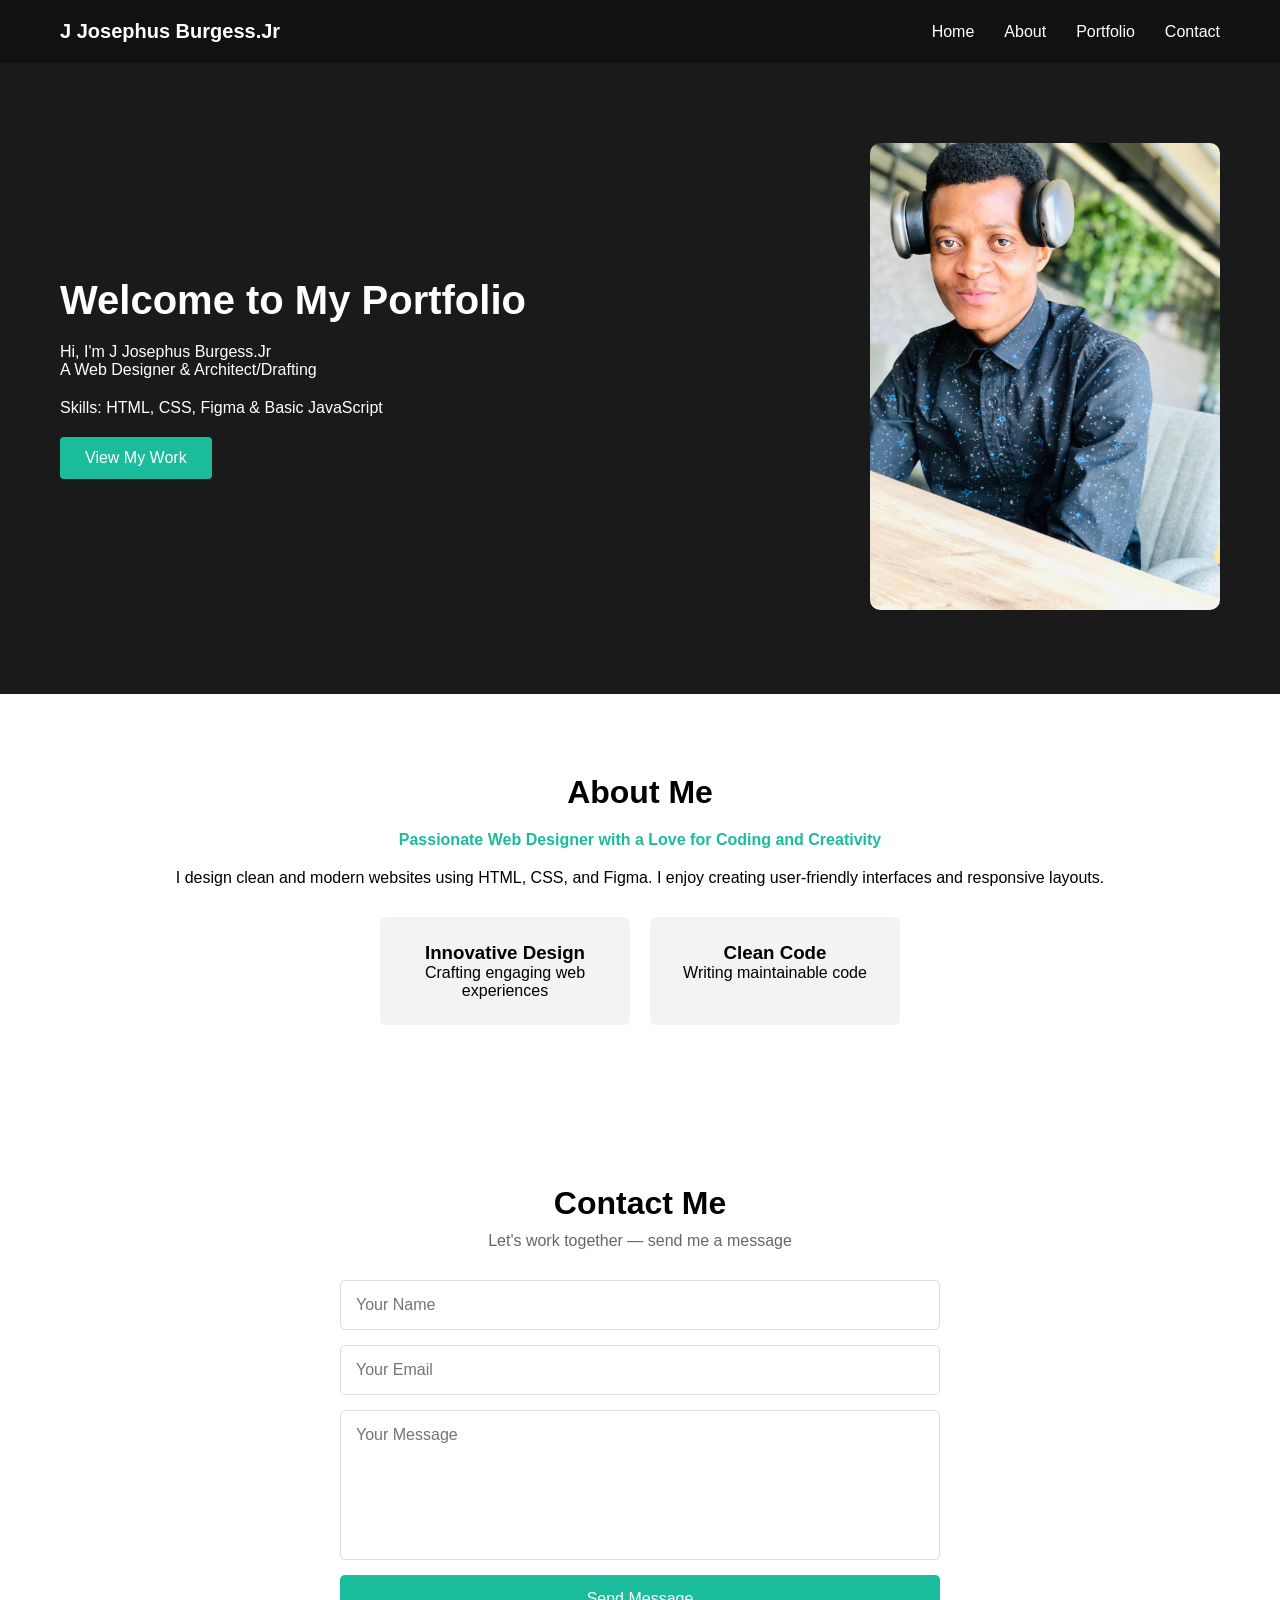
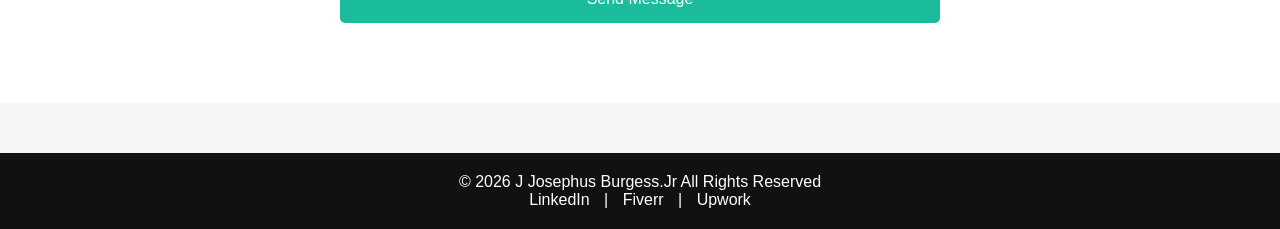
==== index.html @ 6a7e1446 "Initial commit" ====
<!DOCTYPE html>
<html lang="en">
<head>
<meta charset="UTF-8">
<meta name="viewport" content="width=device-width, initial-scale=1.0">
<title>Portfolio</title>
<link rel="stylesheet" href="style.css">
</head>
<body>

<!-- Navbar -->
<nav class="navbar">
<div class="logo">J Josephus Burgess.Jr</div>
<ul>
<li><a href="index.html">Home</a></li>
<li><a href="#about">About</a></li>
<li><a href="portfolio.html">Portfolio</a></li>
<li><a href="#contact">Contact</a></li>
</ul>
</nav>

<!-- Hero Section -->
<section class="hero">
<div class="hero-text">
<h1>Welcome to My Portfolio</h1>
<p>Hi, I'm J Josephus Burgess.Jr<br> A Web Designer & Architect/Drafting</p>
<p>Skills: HTML, CSS, Figma & Basic JavaScript</p>
<a href="portfolio.html" class="btn">View My Work</a>
</div>

<div class="hero-img">
<img src="images/jb.jpeg" alt="">
</div>
</section>


<!-- About -->
<section id="about" class="about">
<h2>About Me</h2>
<p class="highlight">
Passionate Web Designer with a Love for Coding and Creativity
</p>

<p>
I design clean and modern websites using HTML, CSS, and Figma.
I enjoy creating user-friendly interfaces and responsive layouts.
</p>

<div class="about-boxes">
<div class="box">
<h3>Innovative Design</h3>
<p>Crafting engaging web experiences</p>
</div>

<div class="box">
<h3>Clean Code</h3>
<p>Writing maintainable code</p>
</div>
</div>
</section>

<section id="contact" class="contact">
<h2>Contact Me</h2>
<p>Let's work together — send me a message</p>

<form class="contact-form">
<input type="text" placeholder="Your Name" required>
<input type="email" placeholder="Your Email" required>
<textarea placeholder="Your Message" required></textarea>
<button type="submit">Send Message</button>
</form>
</section>

<!-- Footer -->
<footer>
<p>© 2026 J Josephus Burgess.Jr All Rights Reserved</p>
<div class="social">
      <a href="#">LinkedIn</a> | <a href="#">Fiverr</a> | <a href="#">Upwork</a>
    </div>
</footer>

</body>
</html>
---- style.css ----
*{
margin:0;
padding:0;
box-sizing:border-box;
font-family:Arial, Helvetica, sans-serif;
}

body{
background:#f5f5f5;
}

/* NAVBAR */

.navbar{
display:flex;
justify-content:space-between;
align-items:center;
padding:20px 60px;
background:#111;
color:white;
}

.navbar ul{
display:flex;
list-style:none;
gap:30px;
}

.navbar a{
color:white;
text-decoration:none;
}

.logo{
font-size:20px;
font-weight:bold;
}

/* HERO */

.hero{
display:flex;
align-items:center;
justify-content:space-between;
padding:80px 60px;
background:#1a1a1a;
color:white;
}

.hero-text{
max-width:500px;
}

.hero-text h1{
font-size:40px;
margin-bottom:20px;
}

.hero-text p{
margin-bottom:20px;
}

.btn{
display:inline-block;
background:#1abc9c;
color:white;
padding:12px 25px;
text-decoration:none;
border-radius:4px;
}

.hero-img img{
width:350px;
border-radius:10px;
}

/* ABOUT */

.about{
padding:80px 60px;
text-align:center;
background:white;
}

.about h2{
font-size:32px;
margin-bottom:20px;
}

.highlight{
color:#1abc9c;
font-weight:bold;
margin-bottom:20px;
}

.about-boxes{
display:flex;
justify-content:center;
gap:20px;
margin-top:30px;
}

.box{
background:#f3f3f3;
padding:25px;
width:250px;
border-radius:6px;
}

/* PORTFOLIO PAGE */

.portfolio-page{
padding:80px 60px;
text-align:center;
}

.portfolio-page h1{
font-size:36px;
margin-bottom:10px;
}

.portfolio-grid{
display:grid;
grid-template-columns:repeat(3,1fr);
gap:25px;
margin-top:40px;
}

.portfolio-item{
background:white;
padding:15px;
border-radius:6px;
}

.two-images{
display:flex;
gap:10px;
}

.two-images img{
width:50%;
border-radius:6px;
}

.portfolio-item h3{
margin-top:10px;
}

/* CONTACT SECTION */

.contact{
padding:80px 60px;
background:#ffffff;
text-align:center;
}

.contact h2{
font-size:32px;
margin-bottom:10px;
}

.contact p{
margin-bottom:30px;
color:#666;
}

/* FORM */

.contact-form{
max-width:600px;
margin:auto;
display:flex;
flex-direction:column;
gap:15px;
}

.contact-form input,
.contact-form textarea{
padding:15px;
border:1px solid #ddd;
border-radius:5px;
font-size:16px;
outline:none;
transition:0.3s;
}

.contact-form input:focus,
.contact-form textarea:focus{
border-color:#1abc9c;
}

.contact-form textarea{
height:150px;
resize:none;
}

/* BUTTON */

.contact-form button{
background:#1abc9c;
color:white;
border:none;
padding:15px;
font-size:16px;
border-radius:5px;
cursor:pointer;
transition:0.3s;
}

.contact-form button:hover{
background:#16a085;
}

/* FOOTER */

footer{
background:#111;
color:white;
text-align:center;
padding:20px;
margin-top:50px;
}

footer .social a {
  color: #fff;
  text-decoration: none;
  margin: 0 10px;
}

footer .social a:hover {
  color: #0077cc;
}
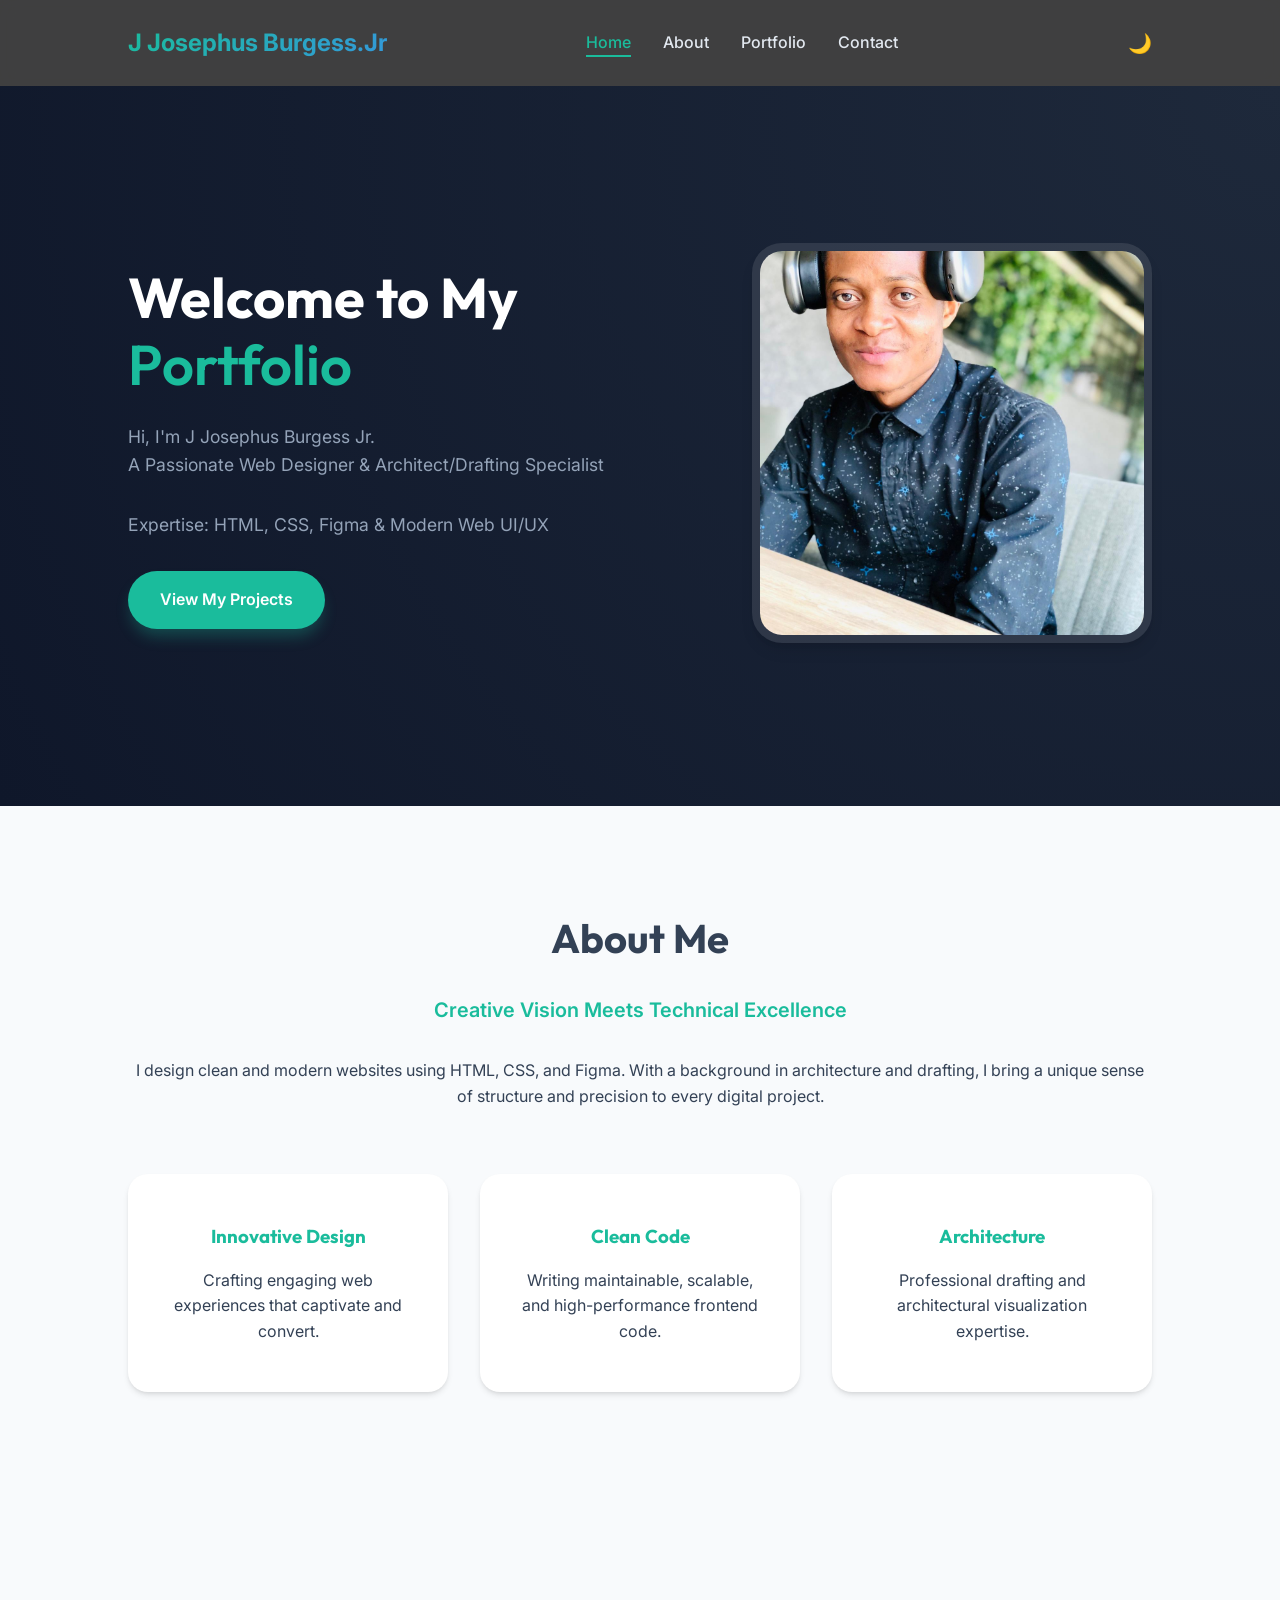
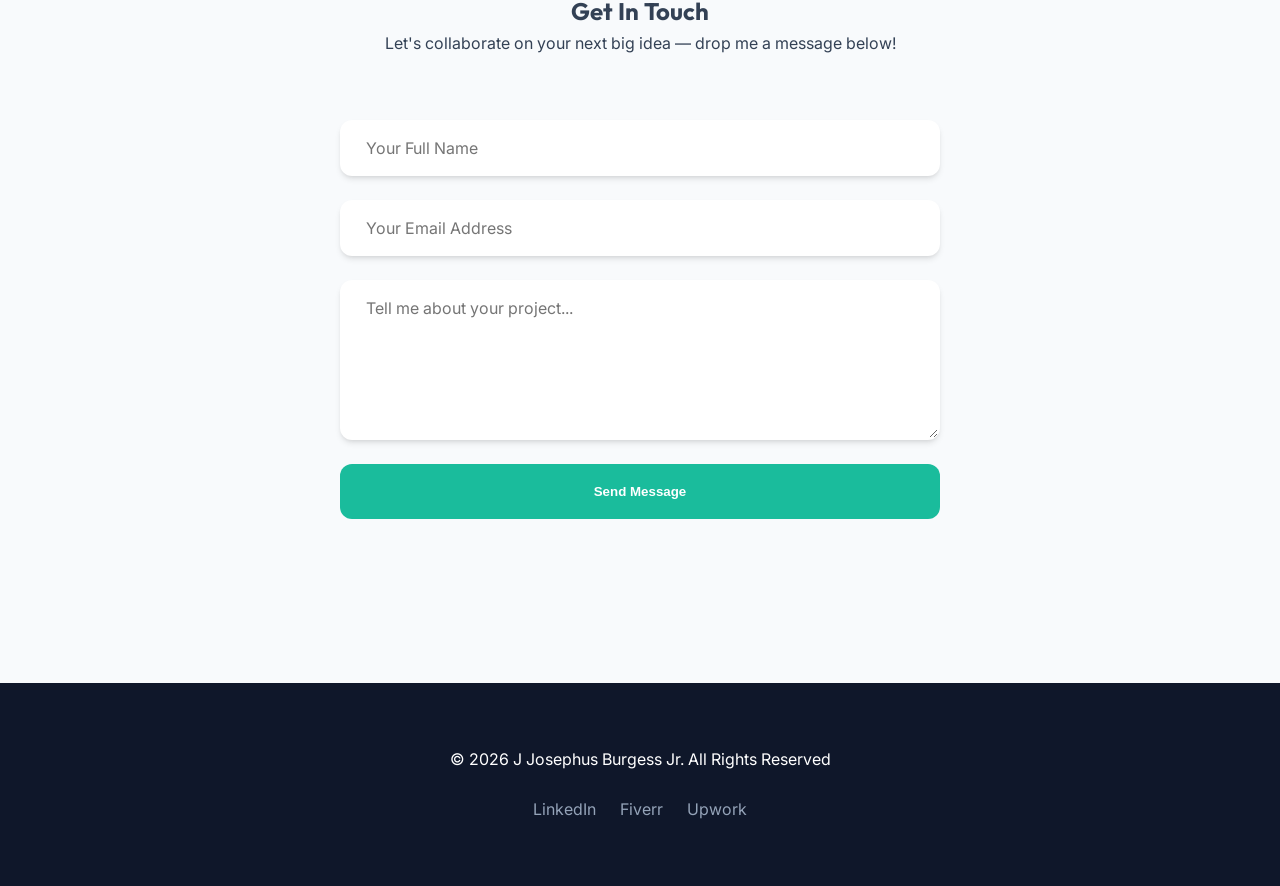
==== commit bae7a07e: "Complete portfolio modernization: new design, dark mode, animations, mobile responsiveness, and Form" ====
--- a/index.html
+++ b/index.html
@@ -1,83 +1,107 @@
 <!DOCTYPE html>
 <html lang="en">
+
 <head>
-<meta charset="UTF-8">
-<meta name="viewport" content="width=device-width, initial-scale=1.0">
-<title>Portfolio</title>
-<link rel="stylesheet" href="style.css">
+    <meta charset="UTF-8">
+    <meta name="viewport" content="width=device-width, initial-scale=1.0">
+    <meta name="description"
+        content="Professional Portfolio of J Josephus Burgess Jr. - Web Designer, Architect, and Drafting Expert.">
+    <title>J Josephus Burgess Jr. | Portfolio</title>
+    <link rel="stylesheet" href="style.css">
 </head>
+
 <body>
 
-<!-- Navbar -->
-<nav class="navbar">
-<div class="logo">J Josephus Burgess.Jr</div>
-<ul>
-<li><a href="index.html">Home</a></li>
-<li><a href="#about">About</a></li>
-<li><a href="portfolio.html">Portfolio</a></li>
-<li><a href="#contact">Contact</a></li>
-</ul>
-</nav>
+    <!-- Navbar -->
+    <nav class="navbar">
+        <div class="logo">J Josephus Burgess.Jr</div>
+        <ul class="nav-links">
+            <li><a href="index.html" class="active">Home</a></li>
+            <li><a href="#about">About</a></li>
+            <li><a href="portfolio.html">Portfolio</a></li>
+            <li><a href="#contact">Contact</a></li>
+        </ul>
+        <button class="theme-toggle" id="theme-toggle">🌙</button>
+        <button class="hamburger" id="hamburger" aria-label="Open menu">
+            <span></span>
+            <span></span>
+            <span></span>
+        </button>
+    </nav>
 
-<!-- Hero Section -->
-<section class="hero">
-<div class="hero-text">
-<h1>Welcome to My Portfolio</h1>
-<p>Hi, I'm J Josephus Burgess.Jr<br> A Web Designer & Architect/Drafting</p>
-<p>Skills: HTML, CSS, Figma & Basic JavaScript</p>
-<a href="portfolio.html" class="btn">View My Work</a>
-</div>
+    <!-- Hero Section -->
+    <section class="hero">
+        <div class="hero-text">
+            <h1>Welcome to My <span class="typing-text">Portfolio</span></h1>
+            <p>Hi, I'm J Josephus Burgess Jr.<br> A Passionate Web Designer & Architect/Drafting Specialist</p>
+            <p>Expertise: HTML, CSS, Figma & Modern Web UI/UX</p>
+            <a href="portfolio.html" class="btn">View My Projects</a>
+        </div>
 
-<div class="hero-img">
-<img src="images/jb.jpeg" alt="">
-</div>
-</section>
+        <div class="hero-img animate-on-scroll">
+            <img src="images/jb.jpeg" alt="J Josephus Burgess Jr.">
+        </div>
+    </section>
 
 
-<!-- About -->
-<section id="about" class="about">
-<h2>About Me</h2>
-<p class="highlight">
-Passionate Web Designer with a Love for Coding and Creativity
-</p>
+    <!-- About -->
+    <section id="about" class="about animate-on-scroll">
+        <h2>About Me</h2>
+        <p class="highlight">
+            Creative Vision Meets Technical Excellence
+        </p>
 
-<p>
-I design clean and modern websites using HTML, CSS, and Figma.
-I enjoy creating user-friendly interfaces and responsive layouts.
-</p>
+        <p>
+            I design clean and modern websites using HTML, CSS, and Figma.
+            With a background in architecture and drafting, I bring a unique sense of structure and precision to every
+            digital project.
+        </p>
 
-<div class="about-boxes">
-<div class="box">
-<h3>Innovative Design</h3>
-<p>Crafting engaging web experiences</p>
-</div>
+        <div class="about-boxes">
+            <div class="box animate-on-scroll">
+                <h3>Innovative Design</h3>
+                <p>Crafting engaging web experiences that captivate and convert.</p>
+            </div>
 
-<div class="box">
-<h3>Clean Code</h3>
-<p>Writing maintainable code</p>
-</div>
-</div>
-</section>
+            <div class="box animate-on-scroll">
+                <h3>Clean Code</h3>
+                <p>Writing maintainable, scalable, and high-performance frontend code.</p>
+            </div>
 
-<section id="contact" class="contact">
-<h2>Contact Me</h2>
-<p>Let's work together — send me a message</p>
+            <div class="box animate-on-scroll">
+                <h3>Architecture</h3>
+                <p>Professional drafting and architectural visualization expertise.</p>
+            </div>
+        </div>
+    </section>
 
-<form class="contact-form">
-<input type="text" placeholder="Your Name" required>
-<input type="email" placeholder="Your Email" required>
-<textarea placeholder="Your Message" required></textarea>
-<button type="submit">Send Message</button>
-</form>
-</section>
+    <!-- Contact Section -->
+    <section id="contact" class="contact animate-on-scroll">
+        <h2>Get In Touch</h2>
+        <p>Let's collaborate on your next big idea — drop me a message below!</p>
 
-<!-- Footer -->
-<footer>
-<p>© 2026 J Josephus Burgess.Jr All Rights Reserved</p>
-<div class="social">
-      <a href="#">LinkedIn</a> | <a href="#">Fiverr</a> | <a href="#">Upwork</a>
-    </div>
-</footer>
+        <form class="contact-form" id="contact-form" action="https://formspree.io/f/myklalwv" method="POST">
+            <input type="text" id="name" name="name" placeholder="Your Full Name" required>
+            <input type="email" id="email" name="email" placeholder="Your Email Address" required>
+            <textarea id="message" name="message" placeholder="Tell me about your project..." required></textarea>
+            <button type="submit">Send Message</button>
+        </form>
+    </section>
 
+    <!-- Footer -->
+    <footer>
+        <p>© 2026 J Josephus Burgess Jr. All Rights Reserved</p>
+        <div class="social">
+            <a href="#">LinkedIn</a>
+            <a href="#">Fiverr</a>
+            <a href="#">Upwork</a>
+        </div>
+    </footer>
+
+    <!-- Back to Top -->
+    <button class="back-to-top" id="back-to-top" aria-label="Back to top">↑</button>
+
+    <script src="script.js"></script>
 </body>
+
 </html>
--- a/style.css
+++ b/style.css
@@ -1,232 +1,549 @@
-*{
-margin:0;
-padding:0;
-box-sizing:border-box;
-font-family:Arial, Helvetica, sans-serif;
-}
-
-body{
-background:#f5f5f5;
+@import url('https://fonts.googleapis.com/css2?family=Inter:wght@300;400;500;600&family=Outfit:wght@400;600;700&display=swap');
+
+:root {
+    --primary-color: #1abc9c;
+    --primary-hover: #16a085;
+    --bg-light: #f8fafc;
+    --bg-dark: #0f172a;
+    --text-light: #334155;
+    --text-dark: #f1f5f9;
+    --card-bg-light: #ffffff;
+    --card-bg-dark: #1e293b;
+    --nav-bg: rgba(17, 17, 17, 0.8);
+    --transition: all 0.3s cubic-bezier(0.4, 0, 0.2, 1);
+    --shadow: 0 4px 6px -1px rgb(0 0 0 / 0.1), 0 2px 4px -2px rgb(0 0 0 / 0.1);
+    --shadow-lg: 0 10px 15px -3px rgb(0 0 0 / 0.1), 0 4px 6px -4px rgb(0 0 0 / 0.1);
+}
+
+* {
+    margin: 0;
+    padding: 0;
+    box-sizing: border-box;
+}
+
+html {
+    scroll-behavior: smooth;
+}
+
+body {
+    background: var(--bg-light);
+    color: var(--text-light);
+    font-family: 'Inter', sans-serif;
+    line-height: 1.6;
+    transition: var(--transition);
+}
+
+body.dark-mode {
+    background: var(--bg-dark);
+    color: var(--text-dark);
+}
+
+h1, h2, h3 {
+    font-family: 'Outfit', sans-serif;
+    font-weight: 700;
 }
 
 /* NAVBAR */
-
-.navbar{
-display:flex;
-justify-content:space-between;
-align-items:center;
-padding:20px 60px;
-background:#111;
-color:white;
-}
-
-.navbar ul{
-display:flex;
-list-style:none;
-gap:30px;
-}
-
-.navbar a{
-color:white;
-text-decoration:none;
-}
-
-.logo{
-font-size:20px;
-font-weight:bold;
-}
-
-/* HERO */
-
-.hero{
-display:flex;
-align-items:center;
-justify-content:space-between;
-padding:80px 60px;
-background:#1a1a1a;
-color:white;
-}
-
-.hero-text{
-max-width:500px;
-}
-
-.hero-text h1{
-font-size:40px;
-margin-bottom:20px;
-}
-
-.hero-text p{
-margin-bottom:20px;
-}
-
-.btn{
-display:inline-block;
-background:#1abc9c;
-color:white;
-padding:12px 25px;
-text-decoration:none;
-border-radius:4px;
-}
-
-.hero-img img{
-width:350px;
-border-radius:10px;
-}
-
-/* ABOUT */
-
-.about{
-padding:80px 60px;
-text-align:center;
-background:white;
-}
-
-.about h2{
-font-size:32px;
-margin-bottom:20px;
-}
-
-.highlight{
-color:#1abc9c;
-font-weight:bold;
-margin-bottom:20px;
-}
-
-.about-boxes{
-display:flex;
-justify-content:center;
-gap:20px;
-margin-top:30px;
-}
-
-.box{
-background:#f3f3f3;
-padding:25px;
-width:250px;
-border-radius:6px;
-}
-
-/* PORTFOLIO PAGE */
-
-.portfolio-page{
-padding:80px 60px;
-text-align:center;
-}
-
-.portfolio-page h1{
-font-size:36px;
-margin-bottom:10px;
-}
-
-.portfolio-grid{
-display:grid;
-grid-template-columns:repeat(3,1fr);
-gap:25px;
-margin-top:40px;
-}
-
-.portfolio-item{
-background:white;
-padding:15px;
-border-radius:6px;
-}
-
-.two-images{
-display:flex;
-gap:10px;
-}
-
-.two-images img{
-width:50%;
-border-radius:6px;
-}
-
-.portfolio-item h3{
-margin-top:10px;
+.navbar {
+    display: flex;
+    justify-content: space-between;
+    align-items: center;
+    padding: 1.5rem 10%;
+    background: var(--nav-bg);
+    backdrop-filter: blur(10px);
+    -webkit-backdrop-filter: blur(10px);
+    color: white;
+    position: sticky;
+    top: 0;
+    z-index: 1000;
+    transition: var(--transition);
+}
+
+.logo {
+    font-size: 1.5rem;
+    font-weight: 700;
+    background: linear-gradient(135deg, #1abc9c, #3498db);
+    -webkit-background-clip: text;
+    background-clip: text;
+    -webkit-text-fill-color: transparent;
+    color: transparent;
+}
+
+.navbar ul {
+    display: flex;
+    list-style: none;
+    gap: 2rem;
+}
+
+.navbar a {
+    color: #e2e8f0;
+    text-decoration: none;
+    font-weight: 500;
+    transition: var(--transition);
+    position: relative;
+}
+
+.navbar a:hover {
+    color: var(--primary-color);
+}
+
+.navbar a::after {
+    content: '';
+    position: absolute;
+    bottom: -5px;
+    left: 0;
+    width: 0;
+    height: 2px;
+    background: var(--primary-color);
+    transition: var(--transition);
+}
+
+.navbar a:hover::after {
+    width: 100%;
+}
+
+.theme-toggle {
+    background: none;
+    border: none;
+    color: white;
+    font-size: 1.2rem;
+    cursor: pointer;
+    margin-left: 2rem;
+}
+
+/* Active nav link */
+.navbar a.active {
+    color: var(--primary-color);
+}
+
+.navbar a.active::after {
+    width: 100%;
+}
+
+/* HAMBURGER MENU */
+.hamburger {
+    display: none;
+    flex-direction: column;
+    gap: 5px;
+    cursor: pointer;
+    background: none;
+    border: none;
+    padding: 4px;
+    margin-left: 1rem;
+}
+
+.hamburger span {
+    width: 25px;
+    height: 2px;
+    background: white;
+    display: block;
+    border-radius: 2px;
+    transition: var(--transition);
+}
+
+.hamburger.open span:nth-child(1) {
+    transform: translateY(7px) rotate(45deg);
+}
+
+.hamburger.open span:nth-child(2) {
+    opacity: 0;
+}
+
+.hamburger.open span:nth-child(3) {
+    transform: translateY(-7px) rotate(-45deg);
+}
+
+/* BACK TO TOP BUTTON */
+.back-to-top {
+    display: none;
+    position: fixed;
+    bottom: 2rem;
+    right: 2rem;
+    background: var(--primary-color);
+    color: white;
+    border: none;
+    border-radius: 50%;
+    width: 48px;
+    height: 48px;
+    font-size: 1.4rem;
+    cursor: pointer;
+    box-shadow: var(--shadow-lg);
+    transition: var(--transition);
+    z-index: 999;
+    align-items: center;
+    justify-content: center;
+}
+
+.back-to-top:hover {
+    background: var(--primary-hover);
+    transform: translateY(-3px);
+}
+
+/* HERO SECTION */
+.hero {
+    display: flex;
+    align-items: center;
+    justify-content: space-between;
+    padding: 100px 10%;
+    background: radial-gradient(circle at top right, #1e293b, #0f172a);
+    color: white;
+    min-height: 80vh;
+}
+
+.hero-text {
+    max-width: 600px;
+}
+
+.hero-text h1 {
+    font-size: 3.5rem;
+    line-height: 1.2;
+    margin-bottom: 1.5rem;
+}
+
+.typing-text {
+    color: var(--primary-color);
+    font-weight: 600;
+}
+
+.hero-text p {
+    font-size: 1.1rem;
+    margin-bottom: 2rem;
+    color: #94a3b8;
+}
+
+.btn {
+    display: inline-block;
+    background: var(--primary-color);
+    color: white;
+    padding: 1rem 2rem;
+    text-decoration: none;
+    border-radius: 50px;
+    font-weight: 600;
+    transition: var(--transition);
+    box-shadow: 0 10px 15px -3px rgba(26, 188, 156, 0.3);
+}
+
+.btn:hover {
+    background: var(--primary-hover);
+    transform: translateY(-3px);
+    box-shadow: 0 20px 25px -5px rgba(26, 188, 156, 0.4);
+}
+
+.hero-img img {
+    width: 400px;
+    height: 400px;
+    object-fit: cover;
+    border-radius: 30px;
+    box-shadow: var(--shadow-lg);
+    border: 8px solid rgba(255, 255, 255, 0.1);
+}
+
+/* ABOUT SECTION */
+.about {
+    padding: 100px 10%;
+    text-align: center;
+    background: transparent;
+}
+
+.about h2 {
+    font-size: 2.5rem;
+    margin-bottom: 1.5rem;
+}
+
+.highlight {
+    color: var(--primary-color);
+    font-size: 1.25rem;
+    font-weight: 600;
+    margin-bottom: 2rem;
+}
+
+.about-boxes {
+    display: flex;
+    justify-content: center;
+    gap: 2rem;
+    margin-top: 4rem;
+}
+
+.box {
+    background: var(--card-bg-light);
+    padding: 3rem 2rem;
+    border-radius: 20px;
+    box-shadow: var(--shadow);
+    transition: var(--transition);
+    flex: 1;
+    max-width: 350px;
+}
+
+body.dark-mode .box {
+    background: var(--card-bg-dark);
+}
+
+.box:hover {
+    transform: translateY(-10px);
+    box-shadow: var(--shadow-lg);
+}
+
+.box h3 {
+    margin-bottom: 1rem;
+    color: var(--primary-color);
+}
+
+/* PORTFOLIO GRID */
+.portfolio-page {
+    padding: 100px 10%;
+    text-align: center;
+    min-height: 100vh;
+    background: var(--bg-light);
+}
+
+body.dark-mode .portfolio-page {
+    background: var(--bg-dark);
+}
+
+.portfolio-grid {
+    display: grid;
+    grid-template-columns: repeat(auto-fit, minmax(300px, 1fr));
+    gap: 2rem;
+    margin-top: 3rem;
+}
+
+.portfolio-item {
+    background: var(--card-bg-light);
+    padding: 1rem;
+    border-radius: 20px;
+    box-shadow: var(--shadow);
+    transition: var(--transition);
+    overflow: hidden;
+    text-align: left;
+}
+
+.portfolio-item h3 {
+    margin: 0.75rem 0 0.25rem;
+    font-size: 1rem;
+    padding: 0 0.25rem;
+}
+
+.portfolio-item p {
+    font-size: 0.85rem;
+    color: #94a3b8;
+    padding: 0 0.25rem;
+    margin-bottom: 0.5rem;
+}
+
+.portfolio-item .view-link {
+    display: inline-block;
+    margin: 0.5rem 0.25rem 0.75rem;
+    font-size: 0.85rem;
+    color: var(--primary-color);
+    text-decoration: none;
+    font-weight: 600;
+    transition: var(--transition);
+}
+
+.portfolio-item .view-link:hover {
+    text-decoration: underline;
+}
+
+body.dark-mode .portfolio-item {
+    background: var(--card-bg-dark);
+}
+
+.portfolio-item:hover {
+    transform: scale(1.03);
+    box-shadow: var(--shadow-lg);
+}
+
+.portfolio-item img {
+    width: 100%;
+    height: 200px;
+    object-fit: cover;
+    border-radius: 15px;
+}
+
+.two-images {
+    display: flex;
+    gap: 0.5rem;
+}
+
+.two-images img {
+    width: 50%;
+    height: 150px;
 }
 
 /* CONTACT SECTION */
-
-.contact{
-padding:80px 60px;
-background:#ffffff;
-text-align:center;
-}
-
-.contact h2{
-font-size:32px;
-margin-bottom:10px;
-}
-
-.contact p{
-margin-bottom:30px;
-color:#666;
-}
-
-/* FORM */
-
-.contact-form{
-max-width:600px;
-margin:auto;
-display:flex;
-flex-direction:column;
-gap:15px;
+.contact {
+    padding: 100px 10%;
+    background: transparent;
+    text-align: center;
+}
+
+.contact-form {
+    max-width: 600px;
+    margin: 4rem auto 0;
+    display: flex;
+    flex-direction: column;
+    gap: 1.5rem;
 }
 
 .contact-form input,
-.contact-form textarea{
-padding:15px;
-border:1px solid #ddd;
-border-radius:5px;
-font-size:16px;
-outline:none;
-transition:0.3s;
+.contact-form textarea {
+    padding: 1rem 1.5rem;
+    border: 2px solid transparent;
+    background: var(--card-bg-light);
+    border-radius: 12px;
+    font-size: 1rem;
+    font-family: 'Inter', sans-serif;
+    box-shadow: var(--shadow);
+    color: var(--text-light);
+    outline: none;
+    transition: var(--transition);
+}
+
+.contact-form textarea {
+    height: 160px;
+    resize: vertical;
+}
+
+body.dark-mode .contact-form input,
+body.dark-mode .contact-form textarea {
+    background: var(--card-bg-dark);
+    color: var(--text-dark);
 }
 
 .contact-form input:focus,
-.contact-form textarea:focus{
-border-color:#1abc9c;
-}
-
-.contact-form textarea{
-height:150px;
-resize:none;
-}
-
-/* BUTTON */
-
-.contact-form button{
-background:#1abc9c;
-color:white;
-border:none;
-padding:15px;
-font-size:16px;
-border-radius:5px;
-cursor:pointer;
-transition:0.3s;
-}
-
-.contact-form button:hover{
-background:#16a085;
+.contact-form textarea:focus {
+    border-color: var(--primary-color);
+}
+
+.contact-form button {
+    background: var(--primary-color);
+    color: white;
+    border: none;
+    padding: 1.25rem;
+    font-weight: 700;
+    border-radius: 12px;
+    cursor: pointer;
+    transition: var(--transition);
+}
+
+.contact-form button:hover {
+    background: var(--primary-hover);
+    transform: scale(1.02);
+}
+
+/* ANIMATIONS */
+.animate-on-scroll {
+    opacity: 0;
+    transform: translateY(30px);
+    transition: all 0.8s ease-out;
+}
+
+.animate-on-scroll.animate {
+    opacity: 1;
+    transform: translateY(0);
 }
 
 /* FOOTER */
-
-footer{
-background:#111;
-color:white;
-text-align:center;
-padding:20px;
-margin-top:50px;
-}
-
-footer .social a {
-  color: #fff;
-  text-decoration: none;
-  margin: 0 10px;
-}
-
-footer .social a:hover {
-  color: #0077cc;
+footer {
+    background: #0f172a;
+    color: white;
+    text-align: center;
+    padding: 4rem 10%;
+    margin-top: 4rem;
+}
+
+.social {
+    margin-top: 1.5rem;
+    display: flex;
+    justify-content: center;
+    gap: 1.5rem;
+}
+
+.social a {
+    color: #94a3b8;
+    text-decoration: none;
+    transition: var(--transition);
+}
+
+.social a:hover {
+    color: var(--primary-color);
+}
+
+/* MOBILE RESPONSIVENESS */
+@media (max-width: 992px) {
+    .hero {
+        flex-direction: column;
+        text-align: center;
+        padding-top: 60px;
+    }
+    
+    .hero-text {
+        margin-bottom: 4rem;
+    }
+    
+    .hero-text h1 {
+        font-size: 2.8rem;
+    }
+}
+
+@media (max-width: 768px) {
+    .navbar {
+        padding: 1rem 5%;
+        flex-wrap: wrap;
+        gap: 0.5rem;
+    }
+
+    .hamburger {
+        display: flex;
+    }
+
+    .nav-links {
+        display: none;
+        width: 100%;
+        flex-direction: column;
+        gap: 0;
+        background: rgba(17, 17, 17, 0.95);
+        border-radius: 12px;
+        padding: 0.5rem 0;
+        order: 3;
+    }
+
+    .nav-links.open {
+        display: flex;
+    }
+
+    .nav-links li a {
+        display: block;
+        padding: 0.75rem 1.5rem;
+    }
+    
+    .hero-img img {
+        width: 260px;
+        height: 260px;
+    }
+    
+    .about-boxes {
+        flex-direction: column;
+        align-items: center;
+    }
+    
+    .box {
+        max-width: 100%;
+    }
+
+    .portfolio-grid {
+        grid-template-columns: 1fr;
+    }
+
+    .hero-text h1 {
+        font-size: 2.2rem;
+    }
+
+    .contact {
+        padding: 60px 5%;
+    }
+
+    footer {
+        padding: 3rem 5%;
+    }
 }
